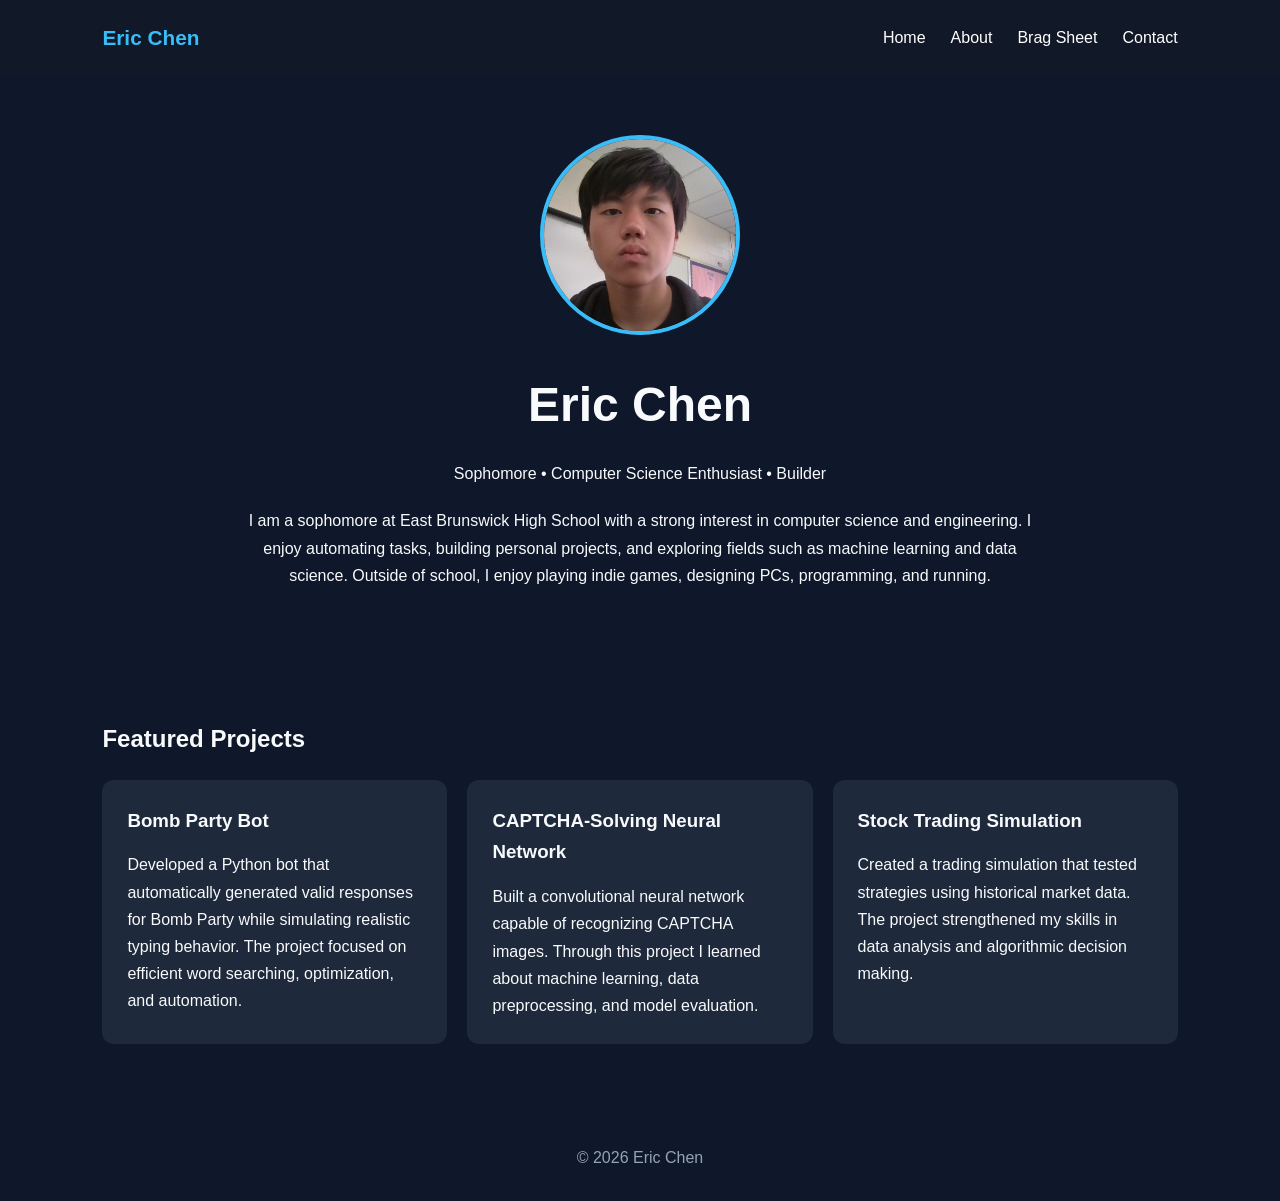
==== index.html @ 9a02b37d "first commit" ====
<!DOCTYPE html>
<html lang="en">
<head>
    <meta charset="UTF-8">
    <meta name="viewport" content="width=device-width, initial-scale=1.0">
    <title>Eric Chen | Student Developer</title>
    <link rel="stylesheet" href="style.css">
</head>
<body>

<nav>
    <div class="logo">Eric Chen</div>

    <ul>
        <li><a href="index.html">Home</a></li>
        <li><a href="about.html">About</a></li>
        <li><a href="brag.html">Brag Sheet</a></li>
        <li><a href="contact.html">Contact</a></li>
    </ul>
</nav>

<header class="hero">

    <img src="profile.jpg" alt="Eric Chen">

    <h1>Eric Chen</h1>

    <p>
        Sophomore • Computer Science Enthusiast • Builder
    </p>

    <p class="intro">
        I am a sophomore at East Brunswick High School with a strong interest
        in computer science and engineering. I enjoy automating tasks,
        building personal projects, and exploring fields such as machine
        learning and data science. Outside of school, I enjoy playing indie
        games, designing PCs, programming, and running.
    </p>

</header>

<section class="projects">

    <h2>Featured Projects</h2>

    <div class="cards">

        <div class="card">
            <h3>Bomb Party Bot</h3>
            <p>
                Developed a Python bot that automatically generated valid
                responses for Bomb Party while simulating realistic typing
                behavior. The project focused on efficient word searching,
                optimization, and automation.
            </p>
        </div>

        <div class="card">
            <h3>CAPTCHA-Solving Neural Network</h3>
            <p>
                Built a convolutional neural network capable of recognizing
                CAPTCHA images. Through this project I learned about machine
                learning, data preprocessing, and model evaluation.
            </p>
        </div>

        <div class="card">
            <h3>Stock Trading Simulation</h3>
            <p>
                Created a trading simulation that tested strategies using
                historical market data. The project strengthened my skills
                in data analysis and algorithmic decision making.
            </p>
        </div>

    </div>

</section>

<footer>
    © 2026 Eric Chen
</footer>

</body>
</html>
---- style.css ----
:root{
    --bg:#0f172a;
    --card:#1e293b;
    --accent:#38bdf8;
    --text:#f8fafc;
    --muted:#94a3b8;
}

*{
    margin:0;
    padding:0;
    box-sizing:border-box;
    font-family:Segoe UI, Arial, sans-serif;
}

body{
    background:var(--bg);
    color:var(--text);
    line-height:1.7;
}

nav{
    display:flex;
    justify-content:space-between;
    align-items:center;
    padding:20px 8%;
    background:#111827;
}

.logo{
    color:var(--accent);
    font-size:1.3rem;
    font-weight:bold;
}

nav ul{
    display:flex;
    gap:25px;
    list-style:none;
}

nav a{
    text-decoration:none;
    color:white;
}

.hero{
    text-align:center;
    padding:60px 20px;
}

.hero img{
    width:200px;
    height:200px;
    object-fit:cover;
    border-radius:50%;
    border:4px solid var(--accent);
}

.hero h1{
    margin-top:20px;
    font-size:3rem;
}

.intro{
    max-width:800px;
    margin:20px auto;
}

.projects{
    padding:50px 8%;
}

.cards{
    display:grid;
    grid-template-columns:repeat(auto-fit,minmax(250px,1fr));
    gap:20px;
    margin-top:20px;
}

.card{
    background:var(--card);
    padding:25px;
    border-radius:12px;
    margin-bottom:20px;
}

.page{
    width:85%;
    max-width:1000px;
    margin:auto;
    padding:50px 0;
}

h1,h2,h3{
    margin-bottom:15px;
}

ul{
    margin-left:25px;
}

footer{
    text-align:center;
    padding:30px;
    color:var(--muted);
}
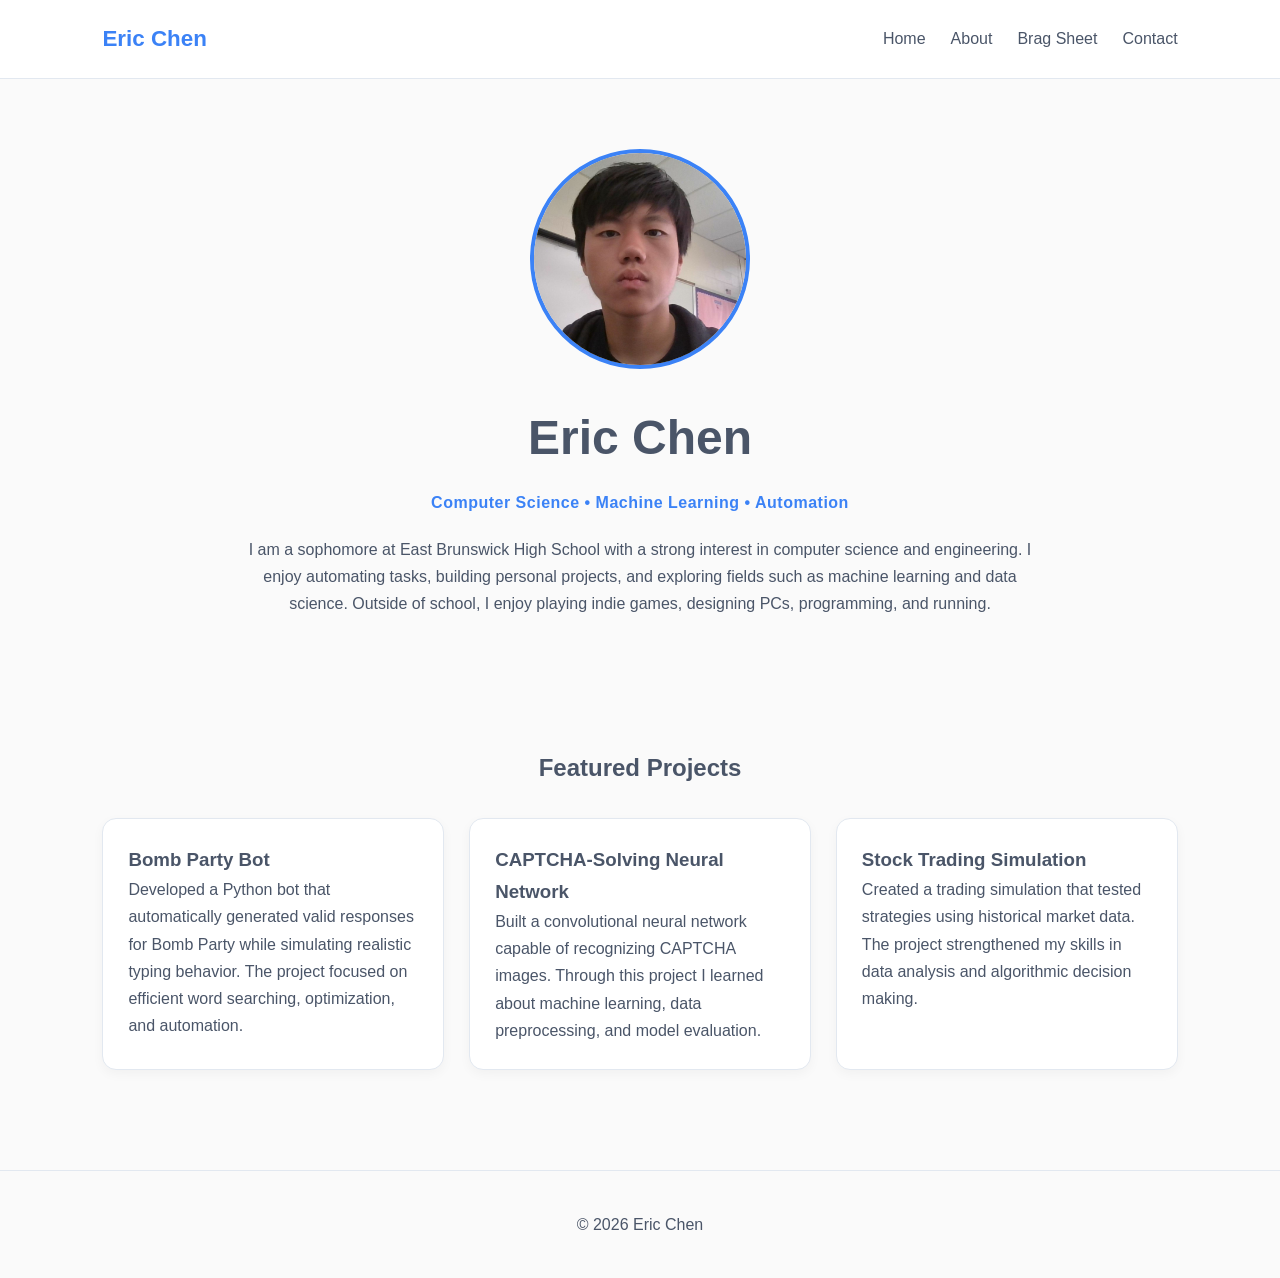
==== commit c44a64a3: "Modify header tagline and clean up HTML structure Updated tagline in the header section and formatte" ====
--- a/index.html
+++ b/index.html
@@ -25,8 +25,8 @@
 
     <h1>Eric Chen</h1>
 
-    <p>
-        Sophomore • Computer Science Enthusiast • Builder
+    <p class="tagline">
+        Computer Science • Machine Learning • Automation
     </p>
 
     <p class="intro">
@@ -82,4 +82,4 @@
 </footer>
 
 </body>
-</html>+</html>
--- a/style.css
+++ b/style.css
@@ -1,16 +1,20 @@
 :root{
-    --bg:#0f172a;
-    --card:#1e293b;
-    --accent:#38bdf8;
-    --text:#f8fafc;
-    --muted:#94a3b8;
+    --bg:#FAFAFA;
+    --card:#FFFFFF;
+    --text:#4A5568;
+    --accent:#3B82F6;
+    --border:#E2E8F0;
 }
 
 *{
     margin:0;
     padding:0;
     box-sizing:border-box;
-    font-family:Segoe UI, Arial, sans-serif;
+    font-family:'Segoe UI', Arial, sans-serif;
+}
+
+html{
+    scroll-behavior:smooth;
 }
 
 body{
@@ -24,13 +28,17 @@
     justify-content:space-between;
     align-items:center;
     padding:20px 8%;
-    background:#111827;
+    background:white;
+    border-bottom:1px solid var(--border);
+    position:sticky;
+    top:0;
+    z-index:100;
 }
 
 .logo{
     color:var(--accent);
-    font-size:1.3rem;
-    font-weight:bold;
+    font-size:1.4rem;
+    font-weight:700;
 }
 
 nav ul{
@@ -41,48 +49,88 @@
 
 nav a{
     text-decoration:none;
-    color:white;
+    color:var(--text);
+    font-weight:500;
+    transition:.2s;
+}
+
+nav a:hover{
+    color:var(--accent);
 }
 
 .hero{
     text-align:center;
-    padding:60px 20px;
+    padding:70px 20px;
 }
 
 .hero img{
-    width:200px;
-    height:200px;
+    width:220px;
+    height:220px;
     object-fit:cover;
     border-radius:50%;
     border:4px solid var(--accent);
+    margin-bottom:20px;
 }
 
 .hero h1{
-    margin-top:20px;
     font-size:3rem;
+    margin-bottom:10px;
+}
+
+.tagline{
+    color:var(--accent);
+    font-weight:600;
+    letter-spacing:.5px;
+    margin-bottom:20px;
 }
 
 .intro{
     max-width:800px;
-    margin:20px auto;
+    margin:auto;
 }
 
 .projects{
-    padding:50px 8%;
+    padding:60px 8%;
+}
+
+.projects h2{
+    text-align:center;
+    margin-bottom:30px;
 }
 
 .cards{
     display:grid;
-    grid-template-columns:repeat(auto-fit,minmax(250px,1fr));
-    gap:20px;
-    margin-top:20px;
+    grid-template-columns:repeat(auto-fit,minmax(280px,1fr));
+    gap:25px;
+}
+
+.project-card{
+    text-decoration:none;
+    color:inherit;
 }
 
 .card{
     background:var(--card);
+    border:1px solid var(--border);
+    border-radius:14px;
     padding:25px;
-    border-radius:12px;
-    margin-bottom:20px;
+    height:100%;
+    transition:.25s ease;
+    box-shadow:0 4px 12px rgba(0,0,0,.04);
+}
+
+.project-card:hover .card{
+    transform:translateY(-5px);
+    box-shadow:0 12px 30px rgba(0,0,0,.08);
+}
+
+.project-card h3{
+    color:var(--accent);
+    margin-bottom:10px;
+}
+
+.project-card:hover h3{
+    text-decoration:underline;
 }
 
 .page{
@@ -92,16 +140,31 @@
     padding:50px 0;
 }
 
-h1,h2,h3{
+.page h1{
+    margin-bottom:25px;
+}
+
+.page h2{
+    margin-top:30px;
     margin-bottom:15px;
+}
+
+.page .card{
+    margin-bottom:20px;
 }
 
 ul{
     margin-left:25px;
 }
 
+a{
+    color:var(--accent);
+}
+
 footer{
     text-align:center;
-    padding:30px;
-    color:var(--muted);
-}+    padding:40px;
+    color:var(--text);
+    border-top:1px solid var(--border);
+    margin-top:40px;
+}
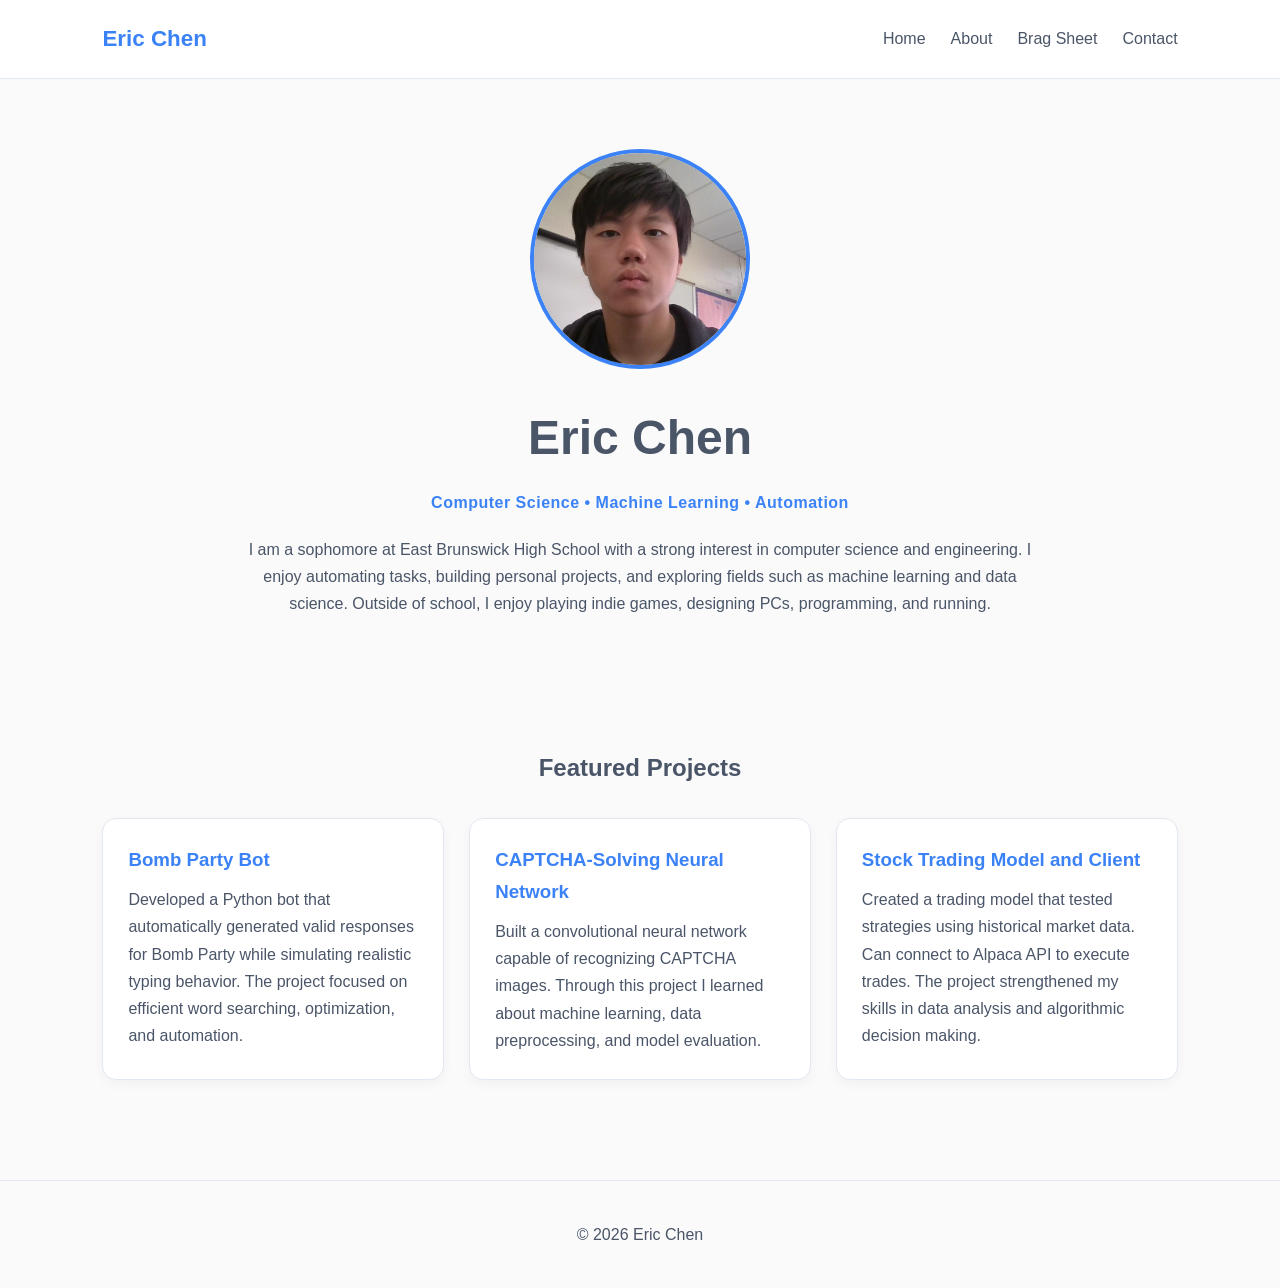
==== commit 87239c4a: "Enhance project section with links and details Updated project descriptions and added links to GitHu" ====
--- a/index.html
+++ b/index.html
@@ -45,38 +45,59 @@
 
     <div class="cards">
 
-        <div class="card">
-            <h3>Bomb Party Bot</h3>
-            <p>
-                Developed a Python bot that automatically generated valid
-                responses for Bomb Party while simulating realistic typing
-                behavior. The project focused on efficient word searching,
-                optimization, and automation.
-            </p>
-        </div>
+        <a class="project-card"
+           href="https://github.com/funnymonke0/bomb_party_bot"
+           target="_blank">
 
-        <div class="card">
-            <h3>CAPTCHA-Solving Neural Network</h3>
-            <p>
-                Built a convolutional neural network capable of recognizing
-                CAPTCHA images. Through this project I learned about machine
-                learning, data preprocessing, and model evaluation.
-            </p>
-        </div>
+            <div class="card">
+                <h3>Bomb Party Bot</h3>
 
-        <div class="card">
-            <h3>Stock Trading Simulation</h3>
-            <p>
-                Created a trading simulation that tested strategies using
-                historical market data. The project strengthened my skills
-                in data analysis and algorithmic decision making.
-            </p>
-        </div>
+                <p>
+                    Developed a Python bot that automatically generated valid
+                    responses for Bomb Party while simulating realistic typing
+                    behavior. The project focused on efficient word searching,
+                    optimization, and automation.
+                </p>
+            </div>
+
+        </a>
+
+        <a class="project-card"
+           href="https://github.com/funnymonke0/captcha-slayer"
+           target="_blank">
+
+            <div class="card">
+                <h3>CAPTCHA-Solving Neural Network</h3>
+
+                <p>
+                    Built a convolutional neural network capable of recognizing
+                    CAPTCHA images. Through this project I learned about machine
+                    learning, data preprocessing, and model evaluation.
+                </p>
+            </div>
+
+        </a>
+
+        <a class="project-card"
+           href="https://github.com/funnymonke0/stock_bot"
+           target="_blank">
+
+            <div class="card">
+                <h3>Stock Trading Model and Client</h3>
+
+                <p>
+                    Created a trading model that tested strategies using
+                    historical market data. Can connect to Alpaca API to execute trades.
+                    The project strengthened my skills
+                    in data analysis and algorithmic decision making.
+                </p>
+            </div>
+
+        </a>
 
     </div>
 
 </section>
-
 <footer>
     © 2026 Eric Chen
 </footer>
